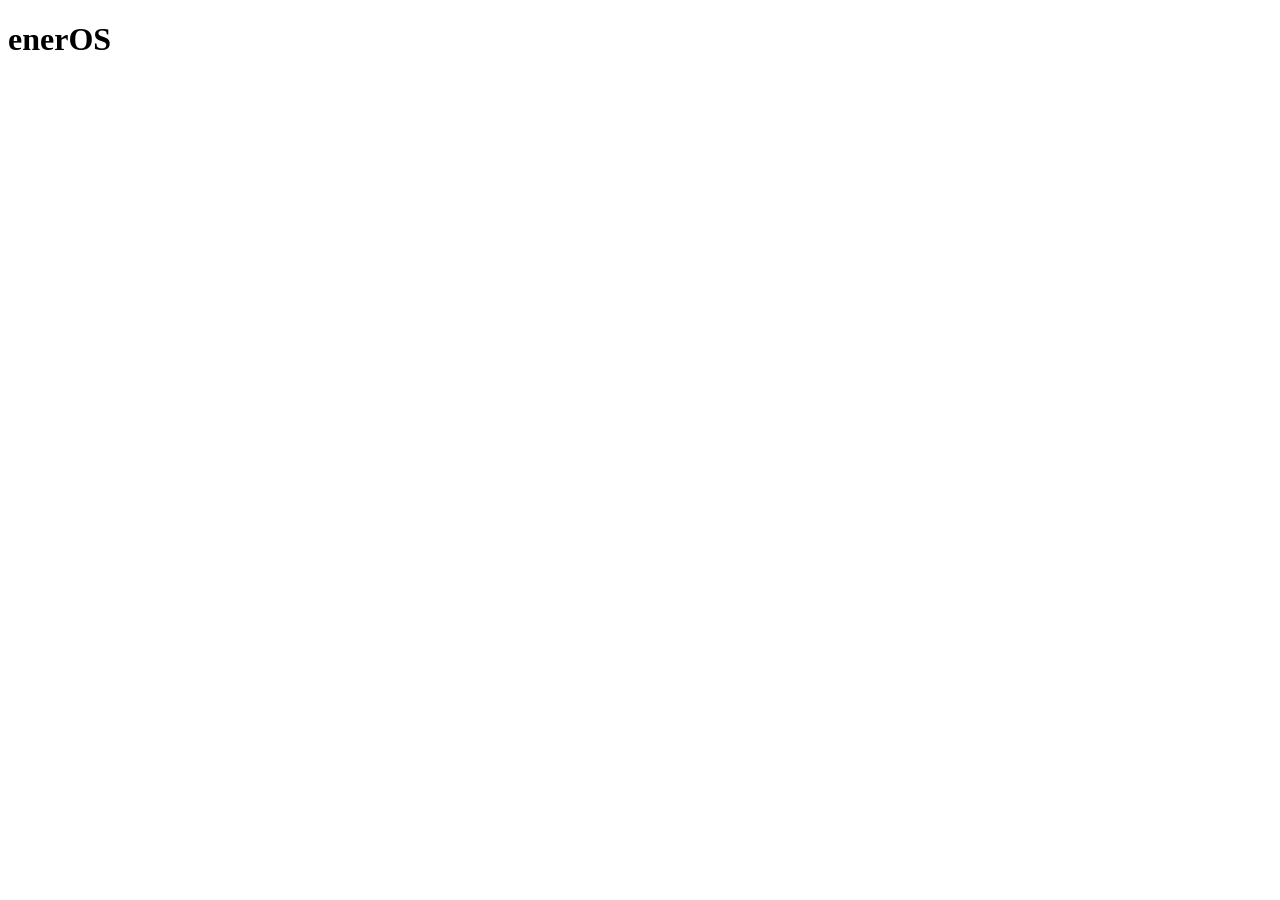
==== website/index.html @ d4d4f79e "feat: create enerOS monorepo folder structure" ====
<!DOCTYPE html>
<html lang="en">
<head>
  <meta charset="UTF-8">
  <meta name="viewport" content="width=device-width, initial-scale=1.0">
  <title>enerOS</title>
  <link rel="stylesheet" href="css/main.css">
</head>
<body>
  <h1>enerOS</h1>
  <script src="js/main.js"></script>
</body>
</html>
---- website/css/main.css ----
/* enerOS main styles */
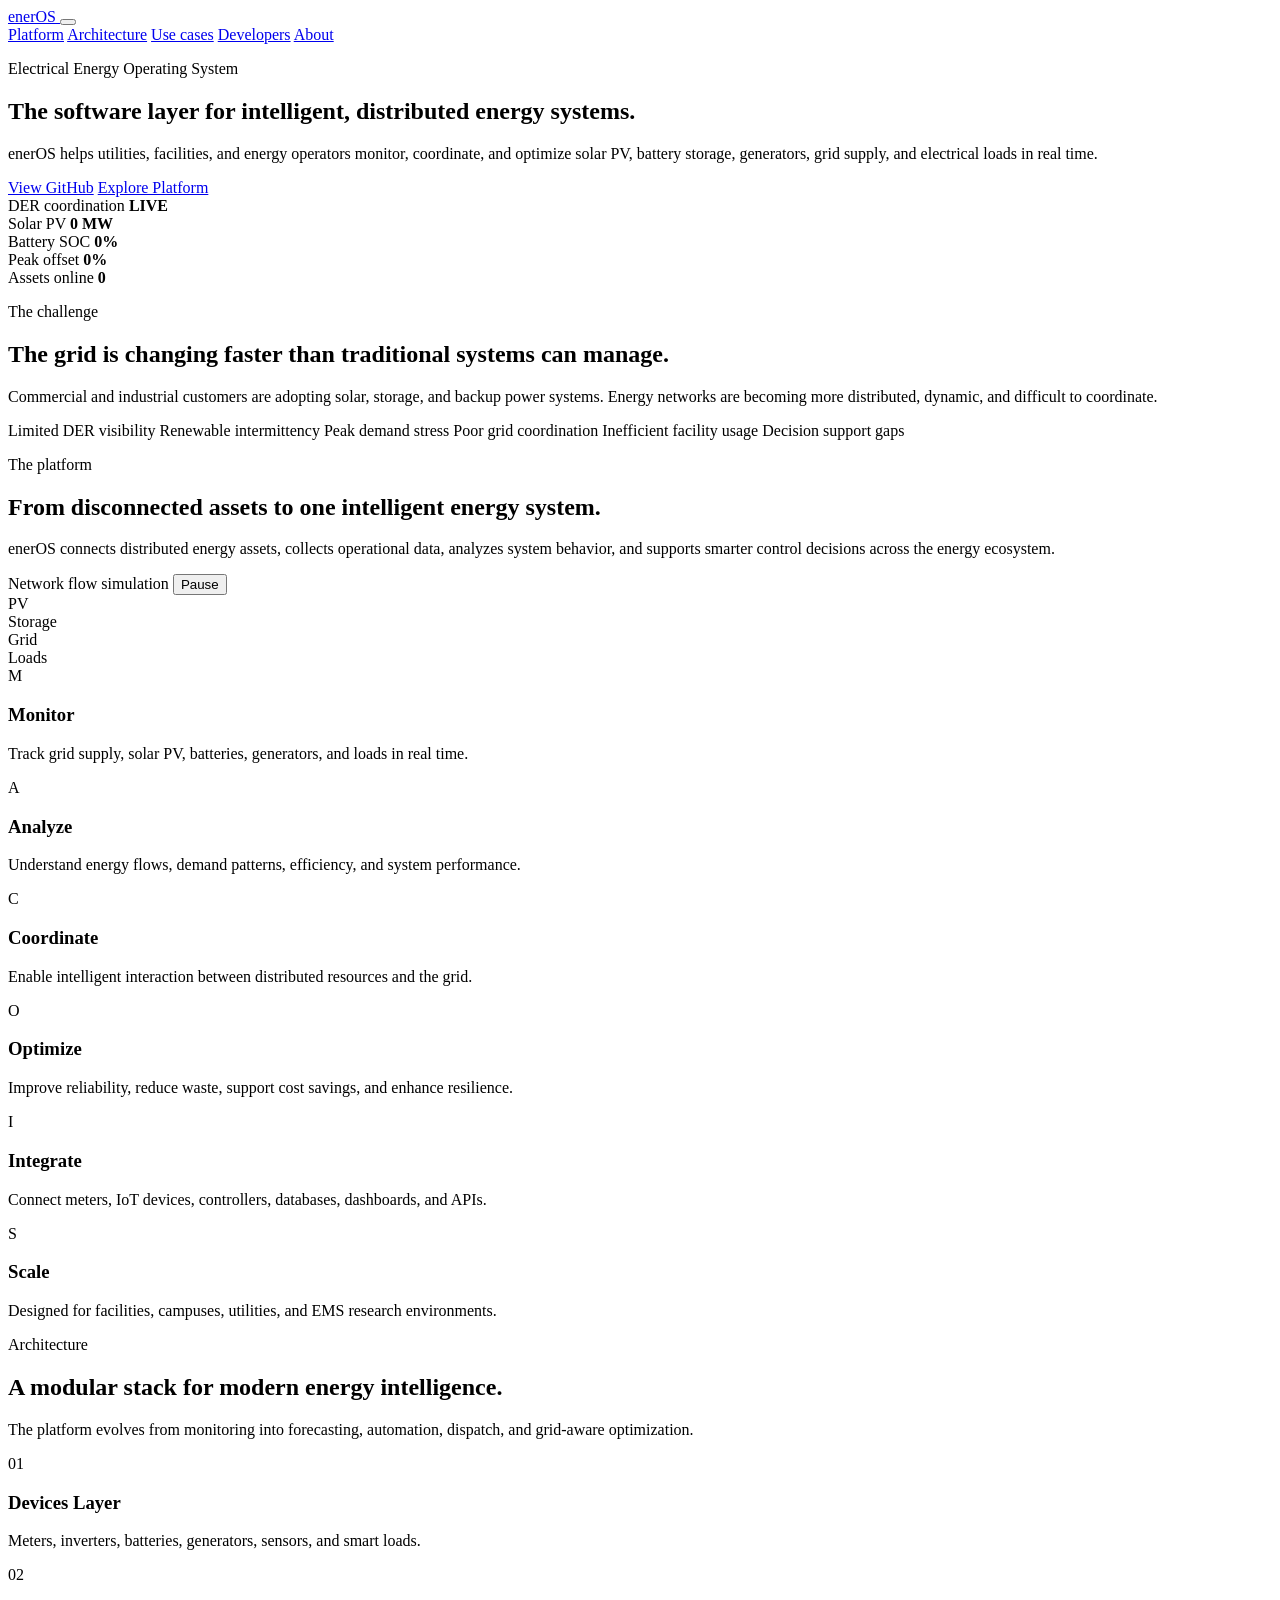
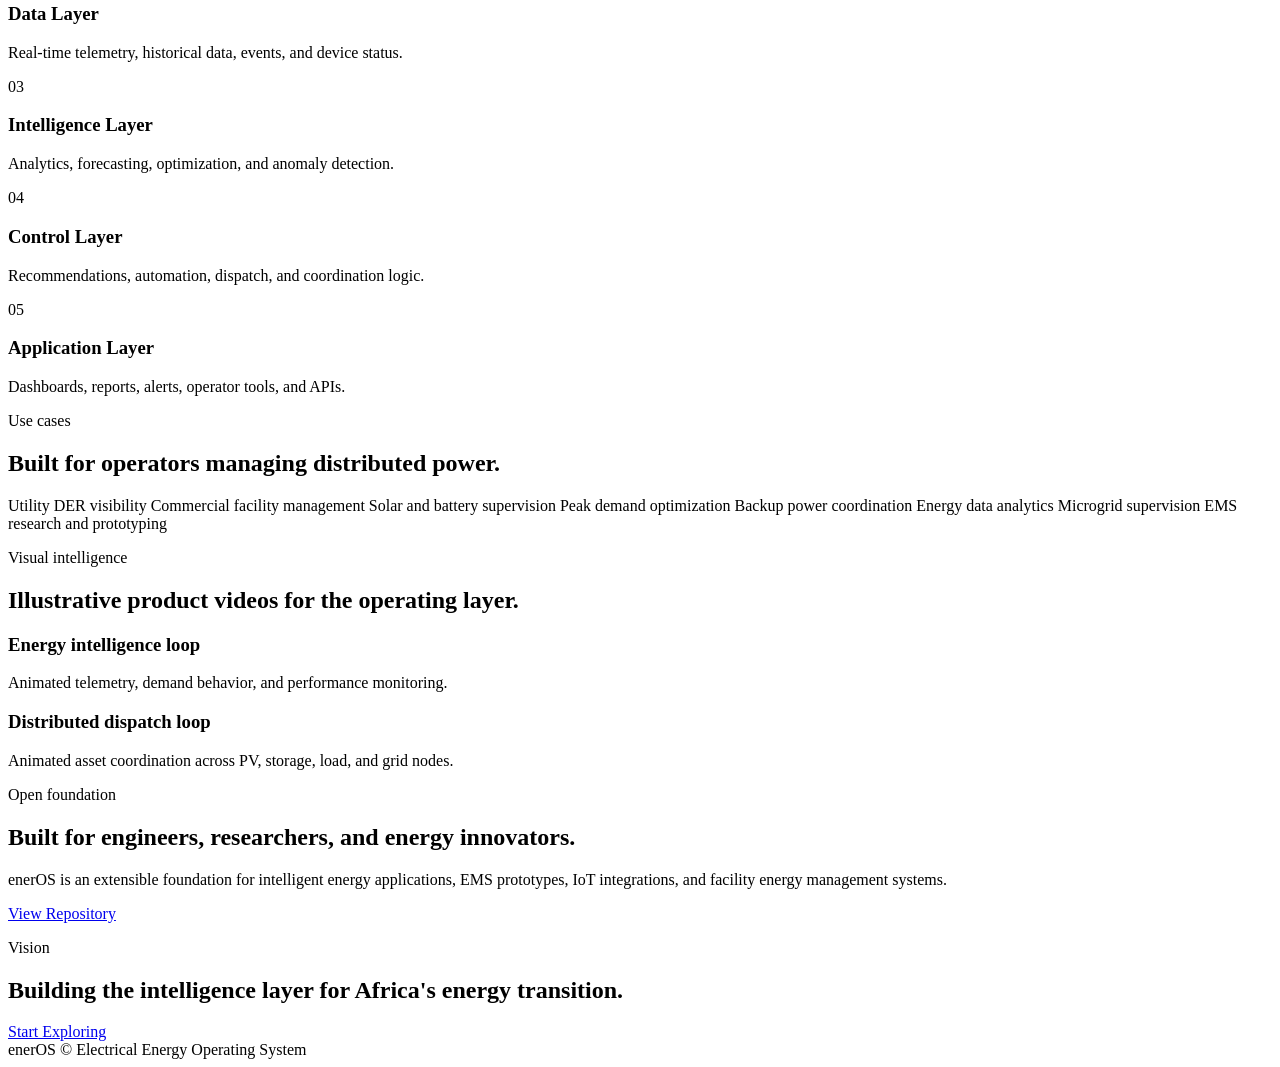
==== commit 91356040: "Revamp index.html with new layout and SEO enhancements Updated the HTML structure and added meta tag" ====
--- a/website/index.html
+++ b/website/index.html
@@ -1,13 +1,284 @@
-<!DOCTYPE html>
+<!doctype html>
 <html lang="en">
-<head>
-  <meta charset="UTF-8">
-  <meta name="viewport" content="width=device-width, initial-scale=1.0">
-  <title>enerOS</title>
-  <link rel="stylesheet" href="css/main.css">
-</head>
-<body>
-  <h1>enerOS</h1>
-  <script src="js/main.js"></script>
-</body>
+  <head>
+    <meta charset="utf-8">
+    <meta name="viewport" content="width=device-width, initial-scale=1">
+    <meta
+      name="description"
+      content="enerOS is an Electrical Energy Operating System for monitoring, coordinating, and optimizing distributed energy resources."
+    >
+    <title>enerOS | Electrical Energy Operating System</title>
+    <link rel="preload" href="assets/images/hero-grid.png" as="image">
+    <link rel="stylesheet" href="css/styles.css">
+  </head>
+  <body>
+    <header class="site-header" data-header>
+      <a class="brand" href="#top" aria-label="enerOS home">
+        <span class="brand-mark" aria-hidden="true"></span>
+        <span>enerOS</span>
+      </a>
+
+      <button class="nav-toggle" type="button" aria-expanded="false" aria-controls="site-nav" aria-label="Toggle navigation">
+        <span></span>
+        <span></span>
+        <span></span>
+      </button>
+
+      <nav id="site-nav" class="site-nav nav-menu" aria-label="Primary navigation">
+        <a href="#platform">Platform</a>
+        <a href="#architecture">Architecture</a>
+        <a href="#use-cases">Use cases</a>
+        <a href="#developers">Developers</a>
+        <a href="about.html">About</a>
+      </nav>
+    </header>
+
+    <main id="top">
+      <section class="hero reveal" aria-labelledby="hero-title">
+        <div class="hero-bg" aria-hidden="true"></div>
+        <div class="hero-content">
+          <p class="eyebrow">Electrical Energy Operating System</p>
+          <h1 id="hero-title">The software layer for intelligent, distributed energy systems.</h1>
+          <p class="hero-copy">
+            enerOS helps utilities, facilities, and energy operators monitor, coordinate, and
+            optimize solar PV, battery storage, generators, grid supply, and electrical loads in
+            real time.
+          </p>
+          <div class="hero-actions" aria-label="Primary actions">
+            <a class="button primary" href="https://github.com/AUREX-ML/os" aria-label="View enerOS GitHub repository placeholder">View GitHub</a>
+            <a class="button secondary" href="#platform">Explore Platform</a>
+          </div>
+        </div>
+
+        <aside class="hero-console reveal" aria-label="Live system status preview">
+          <div class="console-topline">
+            <span>DER coordination</span>
+            <strong>LIVE</strong>
+          </div>
+          <div class="metric-grid">
+            <div>
+              <span>Solar PV</span>
+              <strong><span data-counter="4.8">0</span> MW</strong>
+            </div>
+            <div>
+              <span>Battery SOC</span>
+              <strong><span data-counter="76">0</span>%</strong>
+            </div>
+            <div>
+              <span>Peak offset</span>
+              <strong><span data-counter="18">0</span>%</strong>
+            </div>
+            <div>
+              <span>Assets online</span>
+              <strong><span data-counter="142">0</span></strong>
+            </div>
+          </div>
+        </aside>
+      </section>
+
+      <section class="section problem reveal" aria-labelledby="problem-title">
+        <div class="section-heading">
+          <p class="eyebrow">The challenge</p>
+          <h2 id="problem-title">The grid is changing faster than traditional systems can manage.</h2>
+        </div>
+        <div class="problem-layout">
+          <p>
+            Commercial and industrial customers are adopting solar, storage, and backup power
+            systems. Energy networks are becoming more distributed, dynamic, and difficult to
+            coordinate.
+          </p>
+          <div class="problem-list" aria-label="Energy system problems">
+            <span class="reveal">Limited DER visibility</span>
+            <span class="reveal">Renewable intermittency</span>
+            <span class="reveal">Peak demand stress</span>
+            <span class="reveal">Poor grid coordination</span>
+            <span class="reveal">Inefficient facility usage</span>
+            <span class="reveal">Decision support gaps</span>
+          </div>
+        </div>
+      </section>
+
+      <section id="platform" class="section solution reveal" aria-labelledby="solution-title">
+        <div class="split">
+          <div class="section-heading">
+            <p class="eyebrow">The platform</p>
+            <h2 id="solution-title">From disconnected assets to one intelligent energy system.</h2>
+            <p>
+              enerOS connects distributed energy assets, collects operational data, analyzes system
+              behavior, and supports smarter control decisions across the energy ecosystem.
+            </p>
+          </div>
+          <div class="system-video reveal" aria-label="Animated energy coordination video">
+            <div class="video-toolbar">
+              <span></span>
+              <span>Network flow simulation</span>
+              <button type="button" data-motion-toggle aria-pressed="true" aria-label="Pause energy map animation">Pause</button>
+            </div>
+            <div class="energy-map" data-motion-area>
+              <span class="node solar"></span>
+              <span class="node battery"></span>
+              <span class="node grid"></span>
+              <span class="node load"></span>
+              <span class="flow flow-a"></span>
+              <span class="flow flow-b"></span>
+              <span class="flow flow-c"></span>
+              <span class="pulse pulse-a"></span>
+              <span class="pulse pulse-b"></span>
+              <span class="pulse pulse-c"></span>
+              <div class="map-label label-a">PV</div>
+              <div class="map-label label-b">Storage</div>
+              <div class="map-label label-c">Grid</div>
+              <div class="map-label label-d">Loads</div>
+            </div>
+          </div>
+        </div>
+
+        <div class="capability-grid" aria-label="Platform capabilities">
+          <article class="reveal">
+            <span class="capability-icon">M</span>
+            <h3>Monitor</h3>
+            <p>Track grid supply, solar PV, batteries, generators, and loads in real time.</p>
+          </article>
+          <article class="reveal">
+            <span class="capability-icon">A</span>
+            <h3>Analyze</h3>
+            <p>Understand energy flows, demand patterns, efficiency, and system performance.</p>
+          </article>
+          <article class="reveal">
+            <span class="capability-icon">C</span>
+            <h3>Coordinate</h3>
+            <p>Enable intelligent interaction between distributed resources and the grid.</p>
+          </article>
+          <article class="reveal">
+            <span class="capability-icon">O</span>
+            <h3>Optimize</h3>
+            <p>Improve reliability, reduce waste, support cost savings, and enhance resilience.</p>
+          </article>
+          <article class="reveal">
+            <span class="capability-icon">I</span>
+            <h3>Integrate</h3>
+            <p>Connect meters, IoT devices, controllers, databases, dashboards, and APIs.</p>
+          </article>
+          <article class="reveal">
+            <span class="capability-icon">S</span>
+            <h3>Scale</h3>
+            <p>Designed for facilities, campuses, utilities, and EMS research environments.</p>
+          </article>
+        </div>
+      </section>
+
+      <section id="architecture" class="section architecture reveal" aria-labelledby="architecture-title">
+        <div class="section-heading centered">
+          <p class="eyebrow">Architecture</p>
+          <h2 id="architecture-title">A modular stack for modern energy intelligence.</h2>
+          <p>
+            The platform evolves from monitoring into forecasting, automation, dispatch, and
+            grid-aware optimization.
+          </p>
+        </div>
+        <div class="layer-stack" aria-label="enerOS platform layers">
+          <article class="reveal">
+            <span>01</span>
+            <h3>Devices Layer</h3>
+            <p>Meters, inverters, batteries, generators, sensors, and smart loads.</p>
+          </article>
+          <article class="reveal">
+            <span>02</span>
+            <h3>Data Layer</h3>
+            <p>Real-time telemetry, historical data, events, and device status.</p>
+          </article>
+          <article class="reveal">
+            <span>03</span>
+            <h3>Intelligence Layer</h3>
+            <p>Analytics, forecasting, optimization, and anomaly detection.</p>
+          </article>
+          <article class="reveal">
+            <span>04</span>
+            <h3>Control Layer</h3>
+            <p>Recommendations, automation, dispatch, and coordination logic.</p>
+          </article>
+          <article class="reveal">
+            <span>05</span>
+            <h3>Application Layer</h3>
+            <p>Dashboards, reports, alerts, operator tools, and APIs.</p>
+          </article>
+        </div>
+      </section>
+
+      <section id="use-cases" class="section use-cases reveal" aria-labelledby="use-cases-title">
+        <div class="section-heading">
+          <p class="eyebrow">Use cases</p>
+          <h2 id="use-cases-title">Built for operators managing distributed power.</h2>
+        </div>
+        <div class="use-case-grid">
+          <span class="reveal">Utility DER visibility</span>
+          <span class="reveal">Commercial facility management</span>
+          <span class="reveal">Solar and battery supervision</span>
+          <span class="reveal">Peak demand optimization</span>
+          <span class="reveal">Backup power coordination</span>
+          <span class="reveal">Energy data analytics</span>
+          <span class="reveal">Microgrid supervision</span>
+          <span class="reveal">EMS research and prototyping</span>
+        </div>
+      </section>
+
+      <section class="section media-section reveal" aria-labelledby="media-title">
+        <div class="section-heading centered">
+          <p class="eyebrow">Visual intelligence</p>
+          <h2 id="media-title">Illustrative product videos for the operating layer.</h2>
+        </div>
+        <div class="media-grid">
+          <article class="video-card reveal">
+            <div class="dashboard-loop" aria-hidden="true" data-motion-area>
+              <span class="bar b1"></span>
+              <span class="bar b2"></span>
+              <span class="bar b3"></span>
+              <span class="bar b4"></span>
+              <span class="trend"></span>
+            </div>
+            <h3>Energy intelligence loop</h3>
+            <p>Animated telemetry, demand behavior, and performance monitoring.</p>
+          </article>
+          <article class="video-card reveal">
+            <div class="dispatch-loop" aria-hidden="true" data-motion-area>
+              <span class="dispatch-ring"></span>
+              <span class="dispatch-core"></span>
+              <span class="dispatch-line l1"></span>
+              <span class="dispatch-line l2"></span>
+              <span class="dispatch-line l3"></span>
+            </div>
+            <h3>Distributed dispatch loop</h3>
+            <p>Animated asset coordination across PV, storage, load, and grid nodes.</p>
+          </article>
+        </div>
+      </section>
+
+      <section id="developers" class="section developers reveal" aria-labelledby="developers-title">
+        <div class="developer-panel">
+          <div>
+            <p class="eyebrow">Open foundation</p>
+            <h2 id="developers-title">Built for engineers, researchers, and energy innovators.</h2>
+            <p>
+              enerOS is an extensible foundation for intelligent energy applications, EMS
+              prototypes, IoT integrations, and facility energy management systems.
+            </p>
+          </div>
+          <a class="button primary" href="https://github.com/AUREX-ML/os">View Repository</a>
+        </div>
+      </section>
+
+      <section class="final-cta reveal" aria-labelledby="final-title">
+        <p class="eyebrow">Vision</p>
+        <h2 id="final-title">Building the intelligence layer for Africa's energy transition.</h2>
+        <a class="button primary" href="#platform">Start Exploring</a>
+      </section>
+    </main>
+
+    <footer class="site-footer">
+      <span>enerOS</span>
+      <span>© <span id="year"></span> Electrical Energy Operating System</span>
+    </footer>
+
+    <script src="js/script.js"></script>
+  </body>
 </html>
